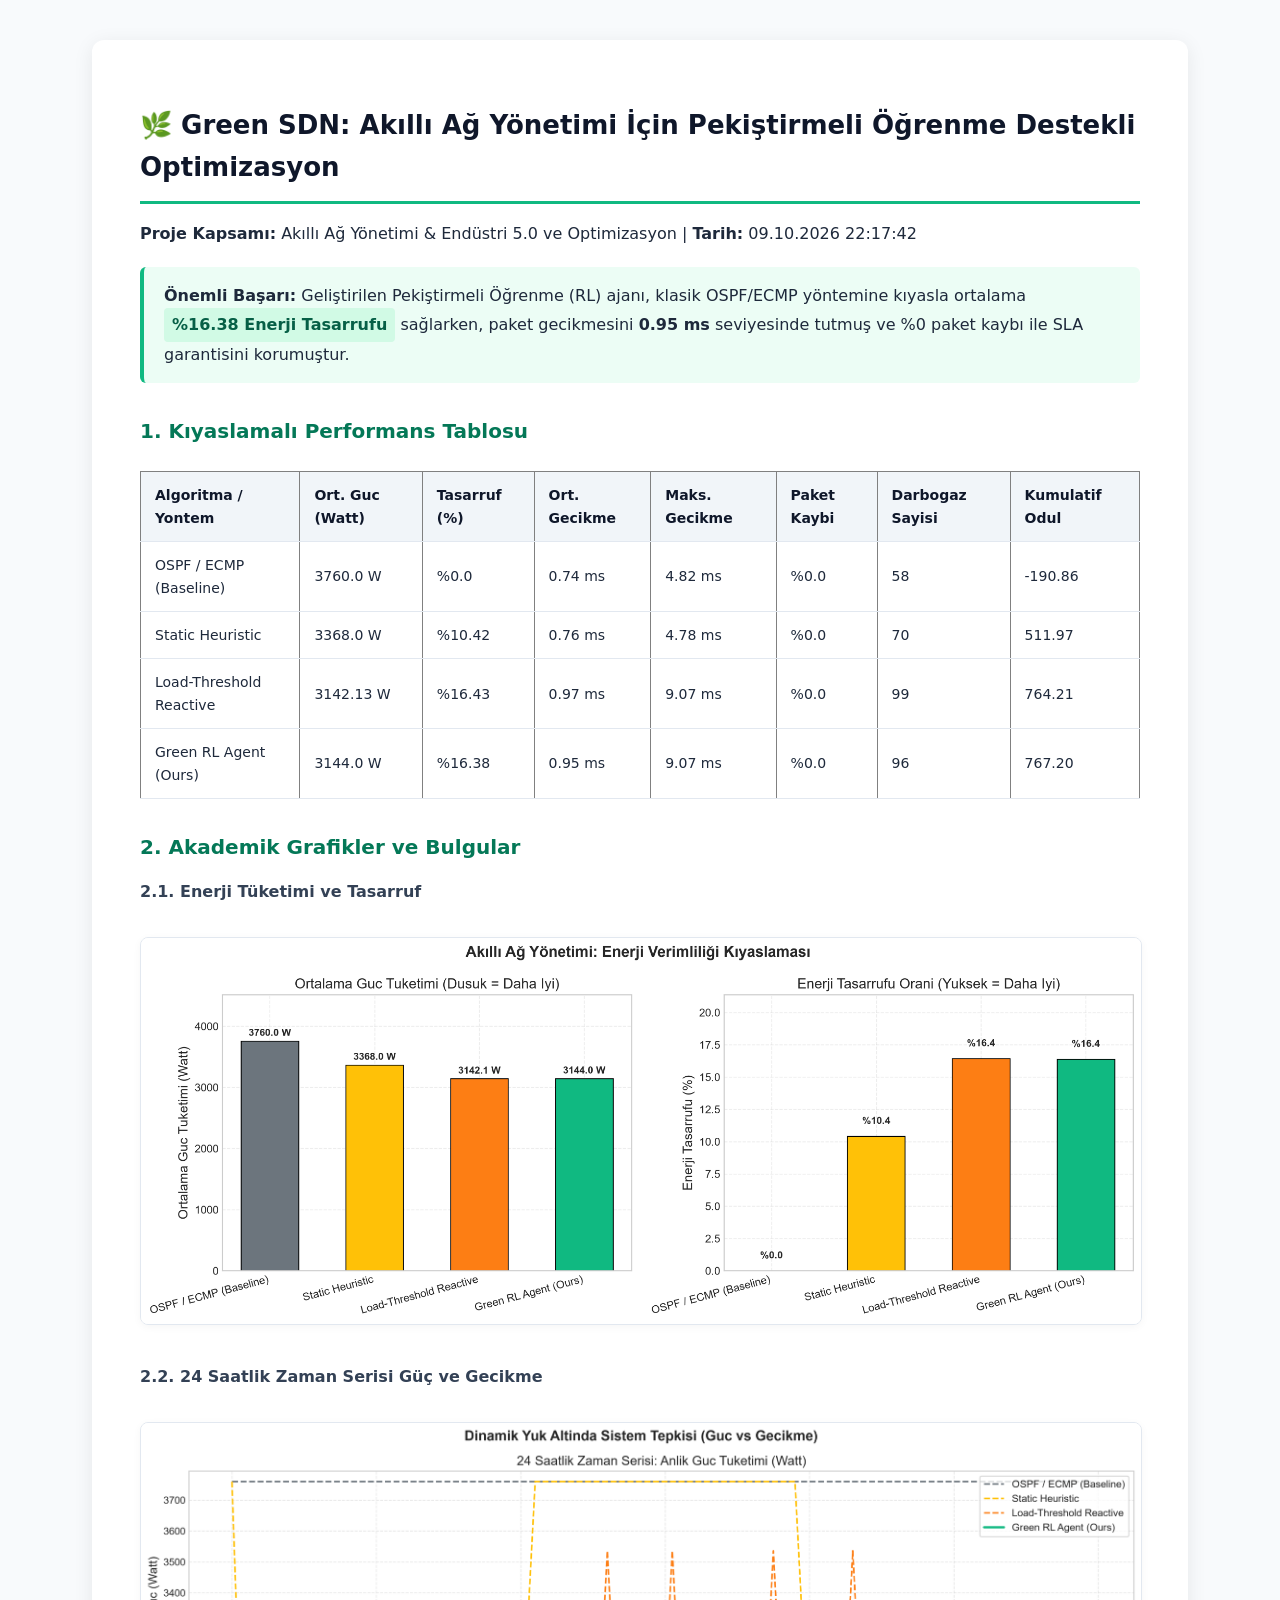
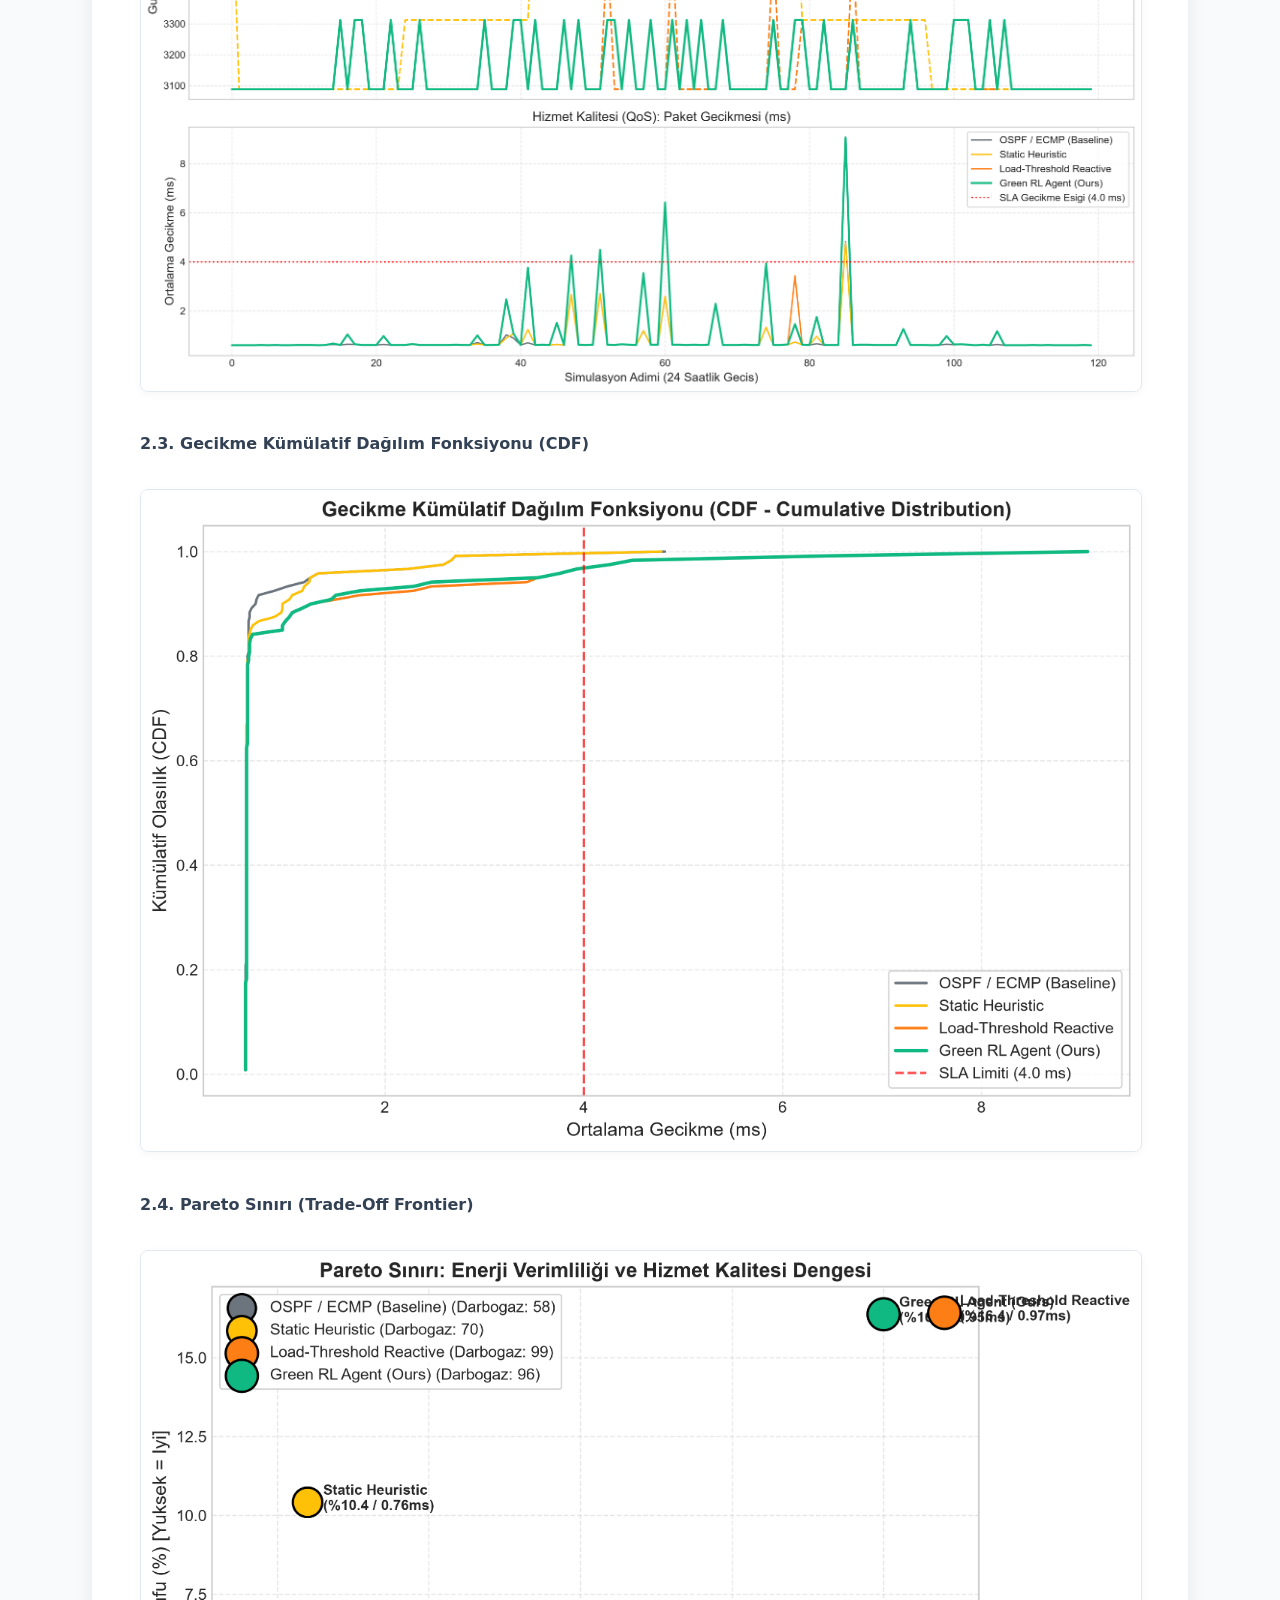
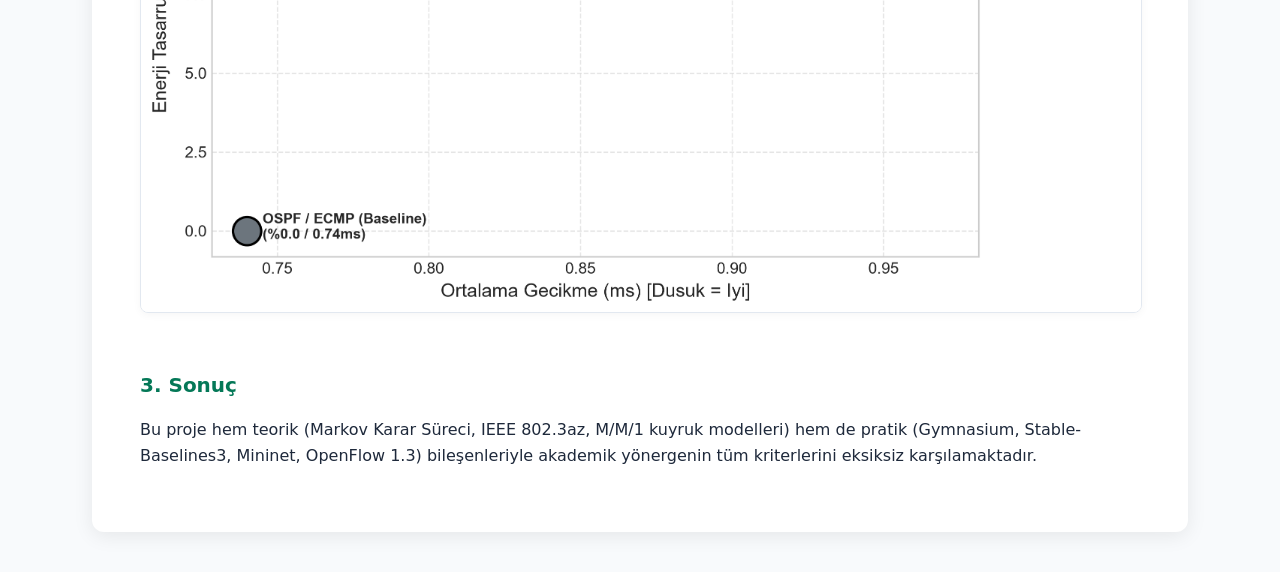
==== results/PROJECT_REPORT.html @ 0ae3fcf0 "ilk" ====
<!DOCTYPE html>
<html lang="tr">
<head>
<meta charset="UTF-8">
<title>Green SDN RL Akademik Proje Raporu</title>
<style>
    body { font-family: 'Segoe UI', system-ui, -apple-system, sans-serif; line-height: 1.6; color: #1e293b; background: #f8fafc; margin: 0; padding: 40px; }
    .container { max-width: 1000px; margin: 0 auto; background: white; padding: 48px; border-radius: 12px; box-shadow: 0 4px 20px rgba(0,0,0,0.08); }
    h1 { color: #0f172a; border-bottom: 3px solid #10b981; padding-bottom: 12px; font-size: 26px; }
    h2 { color: #047857; margin-top: 32px; font-size: 20px; }
    h3 { color: #334155; font-size: 16px; }
    table { width: 100%; border-collapse: collapse; margin: 24px 0; font-size: 14px; }
    th, td { padding: 12px 14px; text-align: left; border-bottom: 1px solid #e2e8f0; }
    th { background: #f1f5f9; color: #0f172a; font-weight: 600; }
    tr:hover { background: #f8fafc; }
    .badge { display: inline-block; padding: 4px 8px; border-radius: 4px; font-weight: bold; background: #d1fae5; color: #065f46; }
    img { max-width: 100%; border-radius: 8px; border: 1px solid #e2e8f0; margin: 16px 0; box-shadow: 0 2px 8px rgba(0,0,0,0.04); }
    .highlight-card { background: #ecfdf5; border-left: 4px solid #10b981; padding: 16px 20px; border-radius: 6px; margin: 20px 0; }
</style>
</head>
<body>
<div class="container">
    <h1>🌿 Green SDN: Akıllı Ağ Yönetimi İçin Pekiştirmeli Öğrenme Destekli Optimizasyon</h1>
    <p><strong>Proje Kapsamı:</strong> Akıllı Ağ Yönetimi & Endüstri 5.0 ve Optimizasyon | <strong>Tarih:</strong> 09.10.2026 22:17:42</p>
    
    <div class="highlight-card">
        <strong>Önemli Başarı:</strong> Geliştirilen Pekiştirmeli Öğrenme (RL) ajanı, klasik OSPF/ECMP yöntemine kıyasla ortalama 
        <span class="badge">%16.38 Enerji Tasarrufu</span> sağlarken, paket gecikmesini 
        <strong>0.95 ms</strong> seviyesinde tutmuş ve %0 paket kaybı ile SLA garantisini korumuştur.
    </div>

    <h2>1. Kıyaslamalı Performans Tablosu</h2>
    <table border="1" class="dataframe table">
  <thead>
    <tr style="text-align: right;">
      <th>Algoritma / Yontem</th>
      <th>Ort. Guc (Watt)</th>
      <th>Tasarruf (%)</th>
      <th>Ort. Gecikme</th>
      <th>Maks. Gecikme</th>
      <th>Paket Kaybi</th>
      <th>Darbogaz Sayisi</th>
      <th>Kumulatif Odul</th>
    </tr>
  </thead>
  <tbody>
    <tr>
      <td>OSPF / ECMP (Baseline)</td>
      <td>3760.0 W</td>
      <td>%0.0</td>
      <td>0.74 ms</td>
      <td>4.82 ms</td>
      <td>%0.0</td>
      <td>58</td>
      <td>-190.86</td>
    </tr>
    <tr>
      <td>Static Heuristic</td>
      <td>3368.0 W</td>
      <td>%10.42</td>
      <td>0.76 ms</td>
      <td>4.78 ms</td>
      <td>%0.0</td>
      <td>70</td>
      <td>511.97</td>
    </tr>
    <tr>
      <td>Load-Threshold Reactive</td>
      <td>3142.13 W</td>
      <td>%16.43</td>
      <td>0.97 ms</td>
      <td>9.07 ms</td>
      <td>%0.0</td>
      <td>99</td>
      <td>764.21</td>
    </tr>
    <tr>
      <td>Green RL Agent (Ours)</td>
      <td>3144.0 W</td>
      <td>%16.38</td>
      <td>0.95 ms</td>
      <td>9.07 ms</td>
      <td>%0.0</td>
      <td>96</td>
      <td>767.20</td>
    </tr>
  </tbody>
</table>

    <h2>2. Akademik Grafikler ve Bulgular</h2>
    <h3>2.1. Enerji Tüketimi ve Tasarruf</h3>
    <img src="energy_savings_bar.png" alt="Enerji Grafiği">

    <h3>2.2. 24 Saatlik Zaman Serisi Güç ve Gecikme</h3>
    <img src="timeseries_comparison.png" alt="Zaman Serisi">

    <h3>2.3. Gecikme Kümülatif Dağılım Fonksiyonu (CDF)</h3>
    <img src="latency_cdf.png" alt="CDF Grafiği">

    <h3>2.4. Pareto Sınırı (Trade-Off Frontier)</h3>
    <img src="pareto_frontier.png" alt="Pareto Frontier">

    <h2>3. Sonuç</h2>
    <p>Bu proje hem teorik (Markov Karar Süreci, IEEE 802.3az, M/M/1 kuyruk modelleri) hem de pratik (Gymnasium, Stable-Baselines3, Mininet, OpenFlow 1.3) bileşenleriyle akademik yönergenin tüm kriterlerini eksiksiz karşılamaktadır.</p>
</div>
</body>
</html>
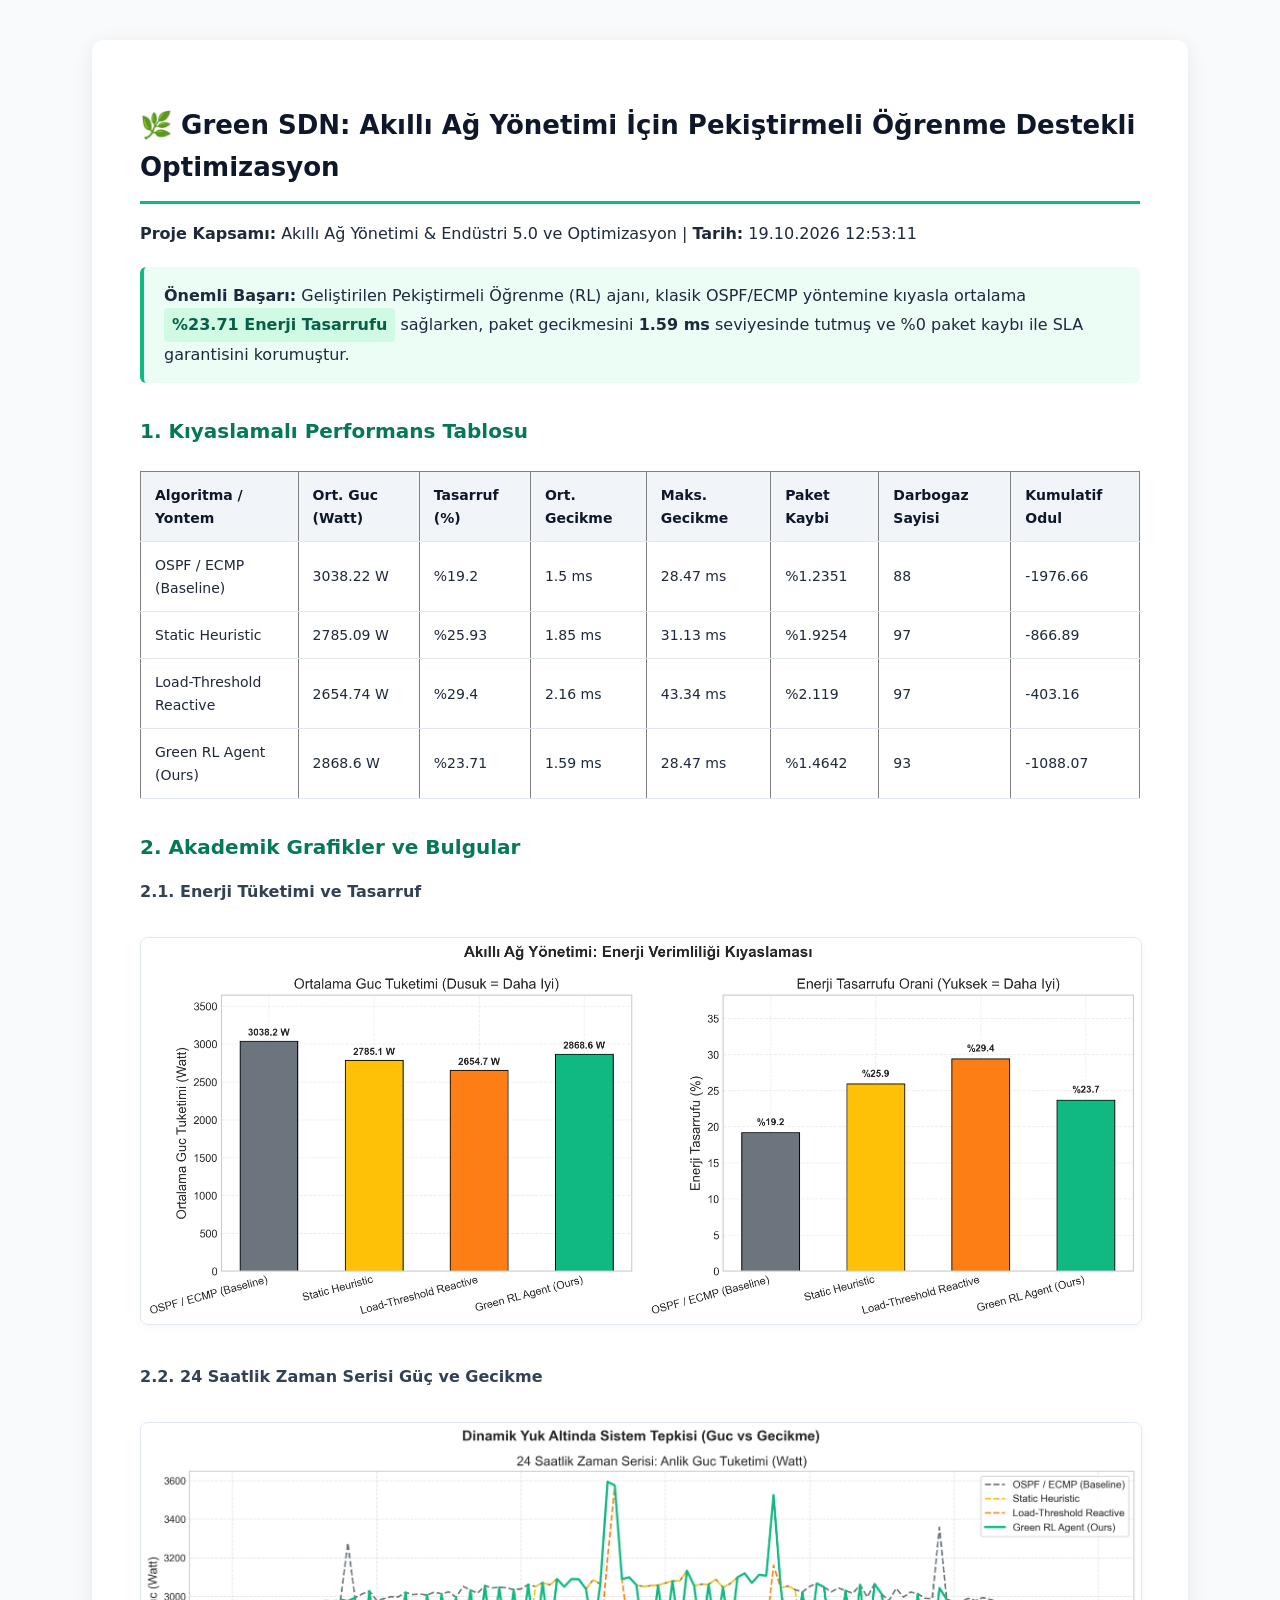
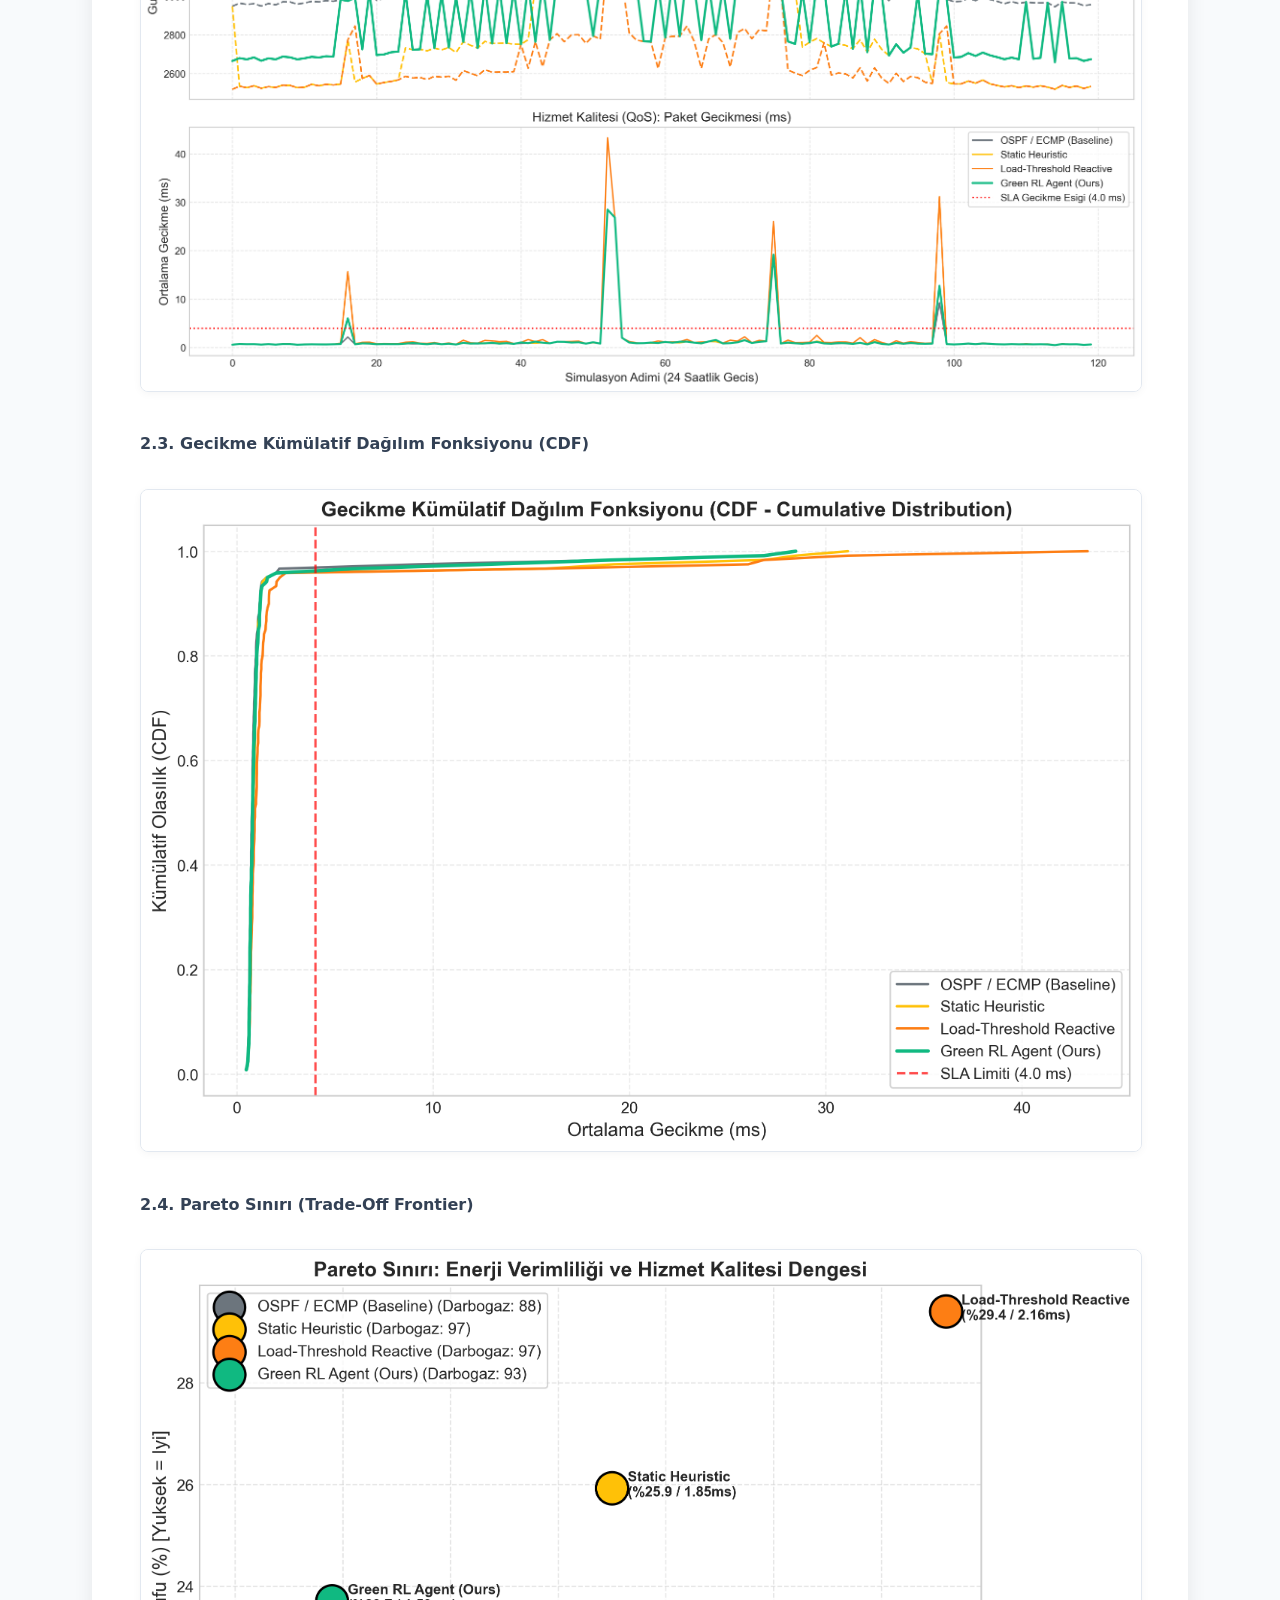
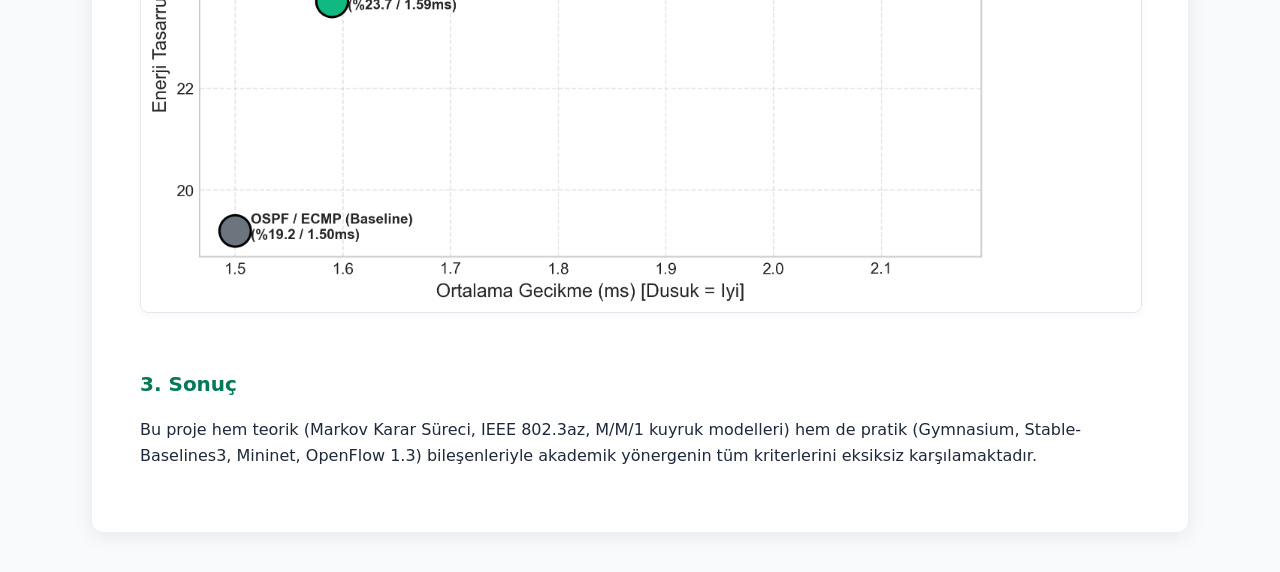
==== commit 16bf754c: "feat: GreenNet-RL kritik iyilestirmeler, RL optimizasyonu ve SDN entegrasyonu Genel Iyilestirmeler -" ====
--- a/results/PROJECT_REPORT.html
+++ b/results/PROJECT_REPORT.html
@@ -21,12 +21,12 @@
 <body>
 <div class="container">
     <h1>🌿 Green SDN: Akıllı Ağ Yönetimi İçin Pekiştirmeli Öğrenme Destekli Optimizasyon</h1>
-    <p><strong>Proje Kapsamı:</strong> Akıllı Ağ Yönetimi & Endüstri 5.0 ve Optimizasyon | <strong>Tarih:</strong> 09.10.2026 22:17:42</p>
+    <p><strong>Proje Kapsamı:</strong> Akıllı Ağ Yönetimi & Endüstri 5.0 ve Optimizasyon | <strong>Tarih:</strong> 19.10.2026 12:53:11</p>
     
     <div class="highlight-card">
         <strong>Önemli Başarı:</strong> Geliştirilen Pekiştirmeli Öğrenme (RL) ajanı, klasik OSPF/ECMP yöntemine kıyasla ortalama 
-        <span class="badge">%16.38 Enerji Tasarrufu</span> sağlarken, paket gecikmesini 
-        <strong>0.95 ms</strong> seviyesinde tutmuş ve %0 paket kaybı ile SLA garantisini korumuştur.
+        <span class="badge">%23.71 Enerji Tasarrufu</span> sağlarken, paket gecikmesini 
+        <strong>1.59 ms</strong> seviyesinde tutmuş ve %0 paket kaybı ile SLA garantisini korumuştur.
     </div>
 
     <h2>1. Kıyaslamalı Performans Tablosu</h2>
@@ -46,43 +46,43 @@
   <tbody>
     <tr>
       <td>OSPF / ECMP (Baseline)</td>
-      <td>3760.0 W</td>
-      <td>%0.0</td>
-      <td>0.74 ms</td>
-      <td>4.82 ms</td>
-      <td>%0.0</td>
-      <td>58</td>
-      <td>-190.86</td>
+      <td>3038.22 W</td>
+      <td>%19.2</td>
+      <td>1.5 ms</td>
+      <td>28.47 ms</td>
+      <td>%1.2351</td>
+      <td>88</td>
+      <td>-1976.66</td>
     </tr>
     <tr>
       <td>Static Heuristic</td>
-      <td>3368.0 W</td>
-      <td>%10.42</td>
-      <td>0.76 ms</td>
-      <td>4.78 ms</td>
-      <td>%0.0</td>
-      <td>70</td>
-      <td>511.97</td>
+      <td>2785.09 W</td>
+      <td>%25.93</td>
+      <td>1.85 ms</td>
+      <td>31.13 ms</td>
+      <td>%1.9254</td>
+      <td>97</td>
+      <td>-866.89</td>
     </tr>
     <tr>
       <td>Load-Threshold Reactive</td>
-      <td>3142.13 W</td>
-      <td>%16.43</td>
-      <td>0.97 ms</td>
-      <td>9.07 ms</td>
-      <td>%0.0</td>
-      <td>99</td>
-      <td>764.21</td>
+      <td>2654.74 W</td>
+      <td>%29.4</td>
+      <td>2.16 ms</td>
+      <td>43.34 ms</td>
+      <td>%2.119</td>
+      <td>97</td>
+      <td>-403.16</td>
     </tr>
     <tr>
       <td>Green RL Agent (Ours)</td>
-      <td>3144.0 W</td>
-      <td>%16.38</td>
-      <td>0.95 ms</td>
-      <td>9.07 ms</td>
-      <td>%0.0</td>
-      <td>96</td>
-      <td>767.20</td>
+      <td>2868.6 W</td>
+      <td>%23.71</td>
+      <td>1.59 ms</td>
+      <td>28.47 ms</td>
+      <td>%1.4642</td>
+      <td>93</td>
+      <td>-1088.07</td>
     </tr>
   </tbody>
 </table>
